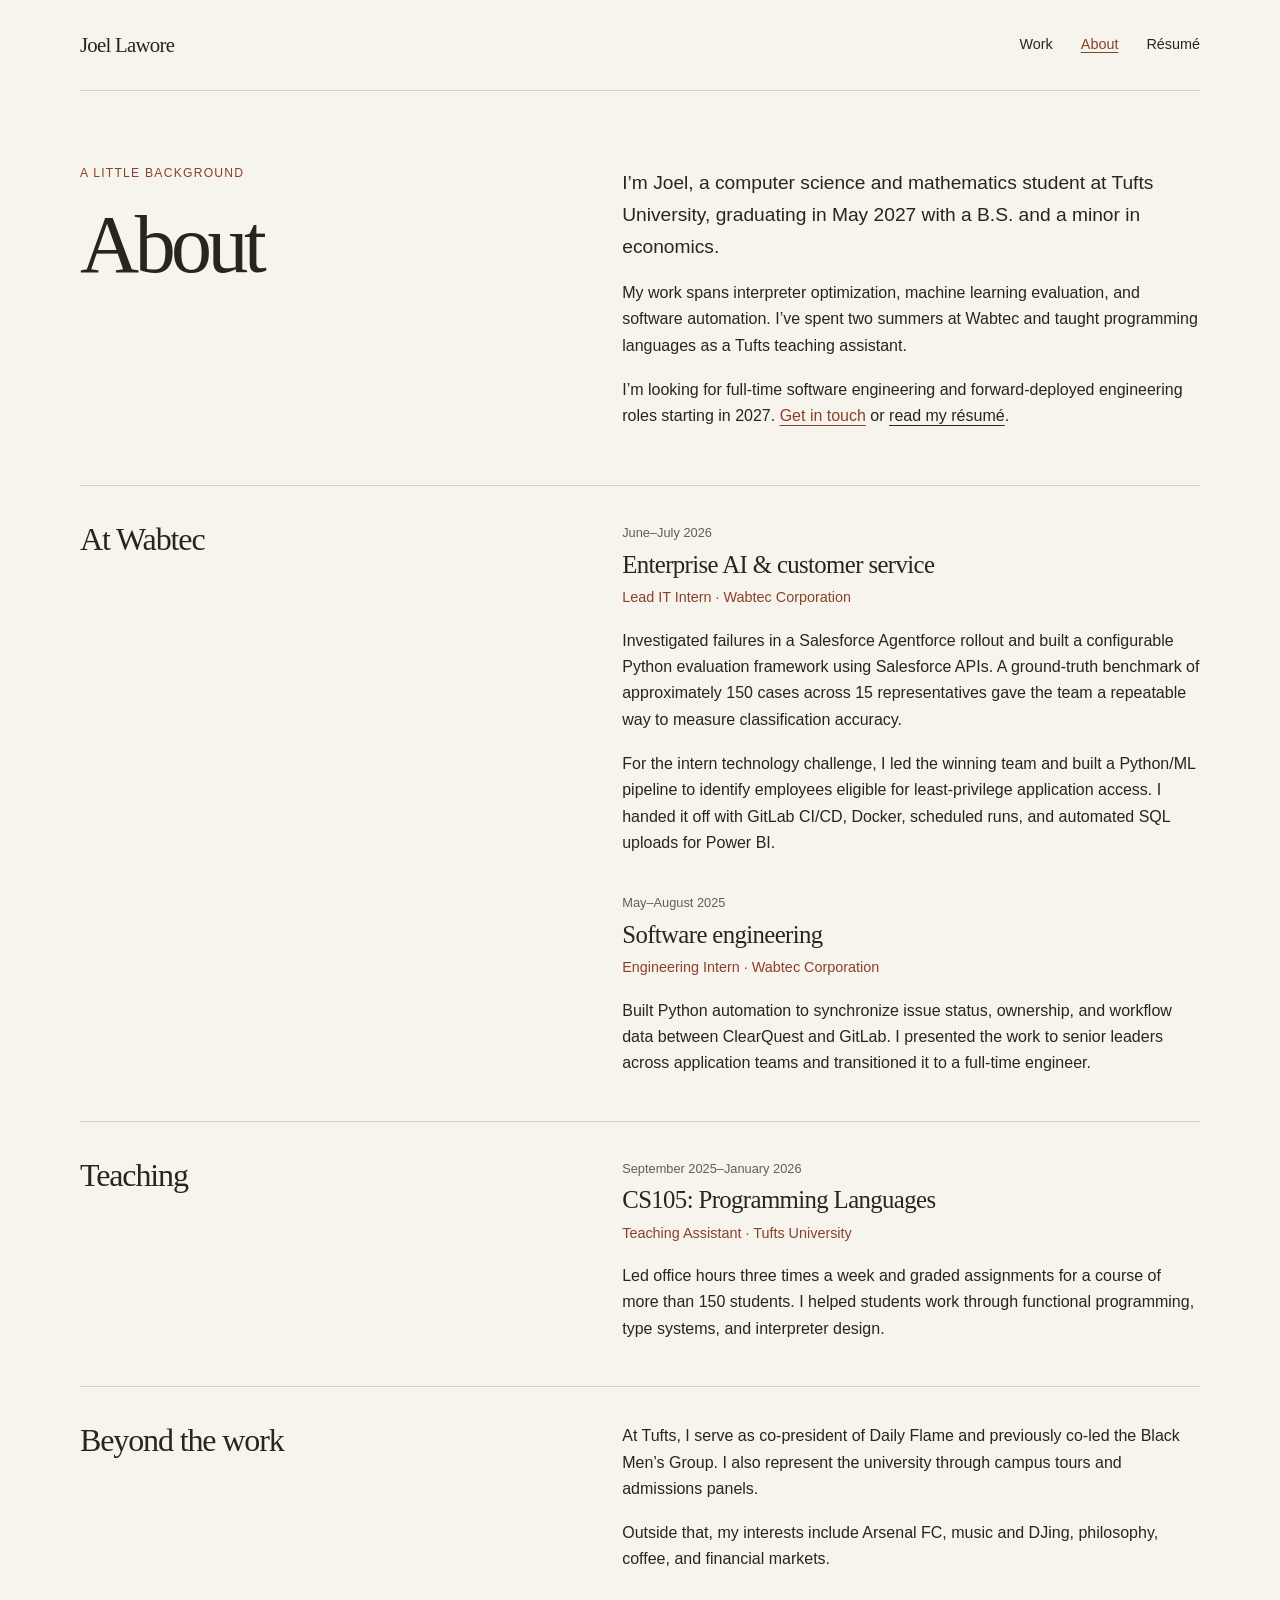
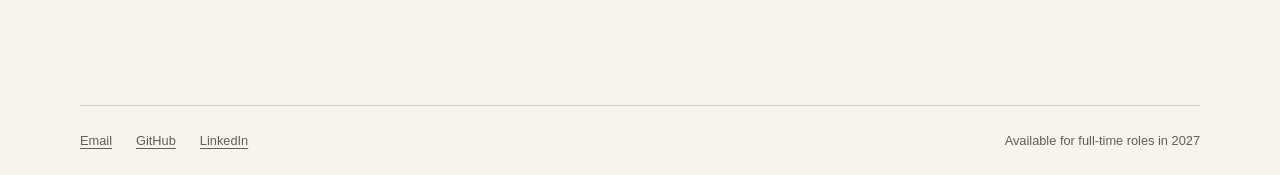
==== about.html @ 15adf9cd "Redesign portfolio with a warm editorial layout Separate the introduction, selected work, background" ====
<!doctype html>
<html lang="en">
<head>
  <meta charset="utf-8">
  <meta name="viewport" content="width=device-width, initial-scale=1">
  <meta name="description" content="About Joel Lawore: computer science and mathematics at Tufts, software engineering and enterprise AI internships at Wabtec, and teaching programming languages.">
  <meta name="theme-color" content="#f7f4ed">
  <title>About — Joel Lawore</title>
  <link rel="icon" href="assets/favicon.svg" type="image/svg+xml">
  <link rel="stylesheet" href="styles.css">
</head>
<body>
  <a class="skip-link" href="#main">Skip to content</a>
  <header class="site-header shell">
    <a class="brand" href="index.html">Joel Lawore</a>
    <nav class="nav" aria-label="Primary navigation"><a href="work.html">Work</a><a href="about.html" aria-current="page">About</a><a href="assets/joel-lawore-resume.pdf">Résumé</a></nav>
  </header>
  <main id="main" class="shell" tabindex="-1">
    <div class="about-intro">
      <div><p class="eyebrow">A little background</p><h1>About</h1></div>
      <div class="about-copy">
        <p class="lede">I’m Joel, a computer science and mathematics student at Tufts University, graduating in May 2027 with a B.S. and a minor in economics.</p>
        <p>My work spans interpreter optimization, machine learning evaluation, and software automation. I’ve spent two summers at Wabtec and taught programming languages as a Tufts teaching assistant.</p>
        <p>I’m looking for full-time software engineering and forward-deployed engineering roles starting in 2027. <a class="text-link" href="mailto:joellawore@gmail.com">Get in touch</a> or <a href="assets/joel-lawore-resume.pdf">read my résumé</a>.</p>
      </div>
    </div>
    <section class="about-section" aria-labelledby="experience">
      <h2 id="experience">At Wabtec</h2>
      <div>
        <article class="experience">
          <p class="date">June–July 2026</p>
          <h3>Enterprise AI &amp; customer service</h3>
          <p class="role">Lead IT Intern · Wabtec Corporation</p>
          <p>Investigated failures in a Salesforce Agentforce rollout and built a configurable Python evaluation framework using Salesforce APIs. A ground-truth benchmark of approximately 150 cases across 15 representatives gave the team a repeatable way to measure classification accuracy.</p>
          <p>For the intern technology challenge, I led the winning team and built a Python/ML pipeline to identify employees eligible for least-privilege application access. I handed it off with GitLab CI/CD, Docker, scheduled runs, and automated SQL uploads for Power BI.</p>
        </article>
        <article class="experience">
          <p class="date">May–August 2025</p>
          <h3>Software engineering</h3>
          <p class="role">Engineering Intern · Wabtec Corporation</p>
          <p>Built Python automation to synchronize issue status, ownership, and workflow data between ClearQuest and GitLab. I presented the work to senior leaders across application teams and transitioned it to a full-time engineer.</p>
        </article>
      </div>
    </section>
    <section class="about-section" aria-labelledby="teaching">
      <h2 id="teaching">Teaching</h2>
      <article class="experience">
        <p class="date">September 2025–January 2026</p>
        <h3>CS105: Programming Languages</h3>
        <p class="role">Teaching Assistant · Tufts University</p>
        <p>Led office hours three times a week and graded assignments for a course of more than 150 students. I helped students work through functional programming, type systems, and interpreter design.</p>
      </article>
    </section>
    <section class="about-section" aria-labelledby="elsewhere">
      <h2 id="elsewhere">Beyond the work</h2>
      <div>
        <p>At Tufts, I serve as co-president of Daily Flame and previously co-led the Black Men’s Group. I also represent the university through campus tours and admissions panels.</p>
        <p>Outside that, my interests include Arsenal FC, music and DJing, philosophy, coffee, and financial markets.</p>
      </div>
    </section>
  </main>
  <footer class="site-footer shell">
    <div class="social-links"><a href="mailto:joellawore@gmail.com">Email</a><a href="https://github.com/joellawore" rel="me">GitHub</a><a href="https://www.linkedin.com/in/joellawore" rel="me">LinkedIn</a></div>
    <p>Available for full-time roles in 2027</p>
  </footer>
</body>
</html>
---- styles.css ----
:root {
  color-scheme: light;
  --paper: #f7f4ed;
  --ink: #26251f;
  --muted: #625e54;
  --accent: #8a402b;
  --rule: #d6d0c4;
  --serif: Georgia, "Times New Roman", serif;
  --sans: -apple-system, BlinkMacSystemFont, "Segoe UI", Arial, sans-serif;
}
* { box-sizing: border-box; }
html { scroll-padding-top: 24px; }
body { margin: 0; background: var(--paper); color: var(--ink); font: 1rem/1.65 var(--sans); -webkit-font-smoothing: antialiased; }
::selection { background: #e6cdbd; color: var(--ink); }
a { color: inherit; text-decoration-thickness: 1px; text-underline-offset: .23em; }
a:hover { color: var(--accent); }
a:focus-visible, [tabindex="-1"]:focus-visible { outline: 2px solid var(--accent); outline-offset: 5px; }
p, h1, h2, h3, figure { margin: 0; }
p + p { margin-top: 1.1em; }
h1, h2, h3 { font-family: var(--serif); font-weight: 400; line-height: 1.08; }
h1 { font-size: clamp(3.25rem, 6.4vw, 5.5rem); letter-spacing: -.055em; }
h2 { font-size: 2rem; letter-spacing: -.035em; }
h3 { font-size: 1.55rem; letter-spacing: -.025em; }
img { display: block; max-width: 100%; height: auto; }
.shell { width: min(1120px, calc(100% - 96px)); margin-inline: auto; }
.skip-link { position: absolute; top: 12px; left: 12px; z-index: 10; padding: 8px 16px; background: var(--paper); transform: translateY(-160%); }
.skip-link:focus { transform: translateY(0); }
.site-header { display: flex; justify-content: space-between; align-items: center; gap: 24px; padding-block: 28px; border-bottom: 1px solid var(--rule); }
.brand { font-family: var(--serif); font-size: 1.3rem; letter-spacing: -.035em; text-decoration: none; }
.nav { display: flex; flex-wrap: wrap; gap: 28px; font-size: .9rem; }
.nav a { padding-block: 4px; text-decoration: none; }
.nav a:hover, .nav a[aria-current="page"], .nav a[aria-current="location"] { text-decoration: underline; }
.nav a[aria-current] { color: var(--accent); }
.eyebrow { color: var(--accent); font-size: .76rem; letter-spacing: .1em; text-transform: uppercase; }
.muted, figcaption { color: var(--muted); }
.text-link { color: var(--accent); }
.site-footer { display: flex; justify-content: space-between; align-items: baseline; gap: 20px; padding-block: 24px; margin-top: 88px; border-top: 1px solid var(--rule); color: var(--muted); font-size: .8rem; }
.social-links { display: flex; flex-wrap: wrap; gap: 24px; }
/* The home page grows with its content; smaller and shorter screens scroll. */
.home { min-height: 100svh; display: flex; flex-direction: column; }
.home main { flex: 1; display: flex; align-items: center; }
.home-intro { width: 100%; display: grid; grid-template-columns: minmax(0, 1fr) 256px; align-items: center; gap: 80px; padding-block: 64px; }
.home h1 { margin-top: 22px; font-size: clamp(4rem, 7.9vw, 7rem); }
.home-lede { max-width: 34em; margin-top: 26px; font-size: 1.2rem; line-height: 1.6; text-wrap: pretty; }
.home-experience { max-width: 36em; margin-top: 18px; color: var(--muted); }
.availability { margin-top: 28px; color: var(--accent); font-size: .9rem; }
.home-work-link { display: inline-block; margin-top: 24px; }
.portrait img { width: 256px; aspect-ratio: 4 / 5; }
.portrait figcaption { margin-top: 12px; font-size: .75rem; }
.home .site-footer { margin-top: 0; }
.page-intro { padding-block: 72px 56px; }
.page-intro h1 { margin-top: 18px; }
.page-intro .lede { max-width: 35em; margin-top: 24px; font-size: 1.15rem; }
.project-list { list-style: none; padding: 0; margin: 0; }
.project-row { display: grid; grid-template-columns: 160px minmax(0, 1fr); gap: 40px; padding-block: 36px 40px; border-top: 1px solid var(--rule); }
.project-number { color: var(--muted); font-size: .8rem; }
.project-number span { display: block; margin-top: 8px; }
.project-row h2 { max-width: 28ch; font-size: 2.25rem; }
.project-row h2 a { text-decoration: none; }
.project-row h2 a:hover { text-decoration: underline; }
.project-row p { max-width: 40em; margin-top: 16px; }
.project-row .text-link { display: inline-block; margin-top: 16px; font-size: .9rem; }
.other-work { display: grid; grid-template-columns: 160px minmax(0, 1fr); gap: 40px; padding-top: 32px; border-top: 1px solid var(--rule); }
.other-work h2 { font: 1rem/1.65 var(--sans); letter-spacing: 0; }
.other-work ul { padding-left: 1.1em; margin: 0; }
.other-work li + li { margin-top: 8px; }
.about-intro { display: grid; grid-template-columns: 1fr 1.25fr; gap: 80px; padding-block: 72px 56px; }
.about-intro h1 { margin-top: 18px; }
.about-copy { padding-top: 4px; }
.about-copy .lede { font-size: 1.2rem; }
.about-section { display: grid; grid-template-columns: 1fr 1.25fr; gap: 80px; border-top: 1px solid var(--rule); padding-block: 36px 44px; }
.experience + .experience { margin-top: 36px; }
.experience .date { margin-bottom: 8px; color: var(--muted); font-size: .8rem; }
.experience h3 { margin-bottom: 8px; }
.experience .role { margin: 0 0 14px; font-size: .9rem; color: var(--accent); }
.case { max-width: 920px; }
.case .page-intro { padding-bottom: 40px; }
.breadcrumb { font-size: .85rem; color: var(--muted); }
.case h1 { max-width: 19ch; font-size: clamp(2.8rem, 5.4vw, 4.5rem); margin-top: 24px; }
.case .lede { max-width: 37em; font-size: 1.2rem; }
.project-meta { margin-top: 28px; color: var(--muted); font-size: .85rem; }
.case-section { display: grid; grid-template-columns: 160px minmax(0, 1fr); gap: 40px; border-top: 1px solid var(--rule); padding-block: 32px 40px; }
.case-section h2 { font-size: 1.5rem; }
.case-section ul { padding-left: 1.2em; margin-block: 0; }
.case-section li + li { margin-top: 12px; }
.case-section figure { margin-top: 28px; }
figcaption { margin-top: 16px; font-size: .8rem; line-height: 1.5; }
.process { display: grid; grid-template-columns: 1fr 1fr 1fr; gap: 24px; border-block: 1px solid var(--rule); padding-block: 20px; }
.process div { min-width: 0; }
.process span { display: block; color: var(--accent); font-size: .75rem; margin-bottom: 8px; }
.process strong { display: block; font-size: .95rem; font-weight: 500; }
.process small { display: block; margin-top: 8px; color: var(--muted); font-size: .8rem; }
.results { width: 100%; border-collapse: collapse; font-size: .9rem; margin-top: 24px; }
.results th, .results td { text-align: left; padding: 12px 8px 12px 0; border-bottom: 1px solid var(--rule); }
.results th { font-weight: 500; }
.results td:last-child { font-variant-numeric: tabular-nums; white-space: nowrap; }
.note { margin-top: 20px; color: var(--muted); font-size: .85rem; }
.case-end { display: flex; justify-content: space-between; flex-wrap: wrap; gap: 20px; padding-top: 28px; border-top: 1px solid var(--rule); font-size: .9rem; }
@media (min-width: 1600px) { .home-intro { gap: 120px; } }
@media (max-width: 900px) {
  .shell { width: calc(100% - 64px); }
  .home-intro { grid-template-columns: minmax(0, 1fr) 200px; gap: 40px; }
  .portrait img { width: 200px; }
  .home h1 { font-size: 4.8rem; }
  .about-intro, .about-section { grid-template-columns: 1fr 1.6fr; gap: 40px; }
  .project-row, .other-work, .case-section { grid-template-columns: 120px minmax(0, 1fr); gap: 32px; }
}
@media (max-width: 640px) {
  .shell { width: calc(100% - 40px); }
  .site-header { padding-block: 20px; gap: 16px; }
  .brand { font-size: 1.15rem; }
  .nav { gap: 18px; font-size: .85rem; }
  .home-intro { grid-template-columns: 1fr; gap: 40px; padding-block: 48px; }
  .home h1 { font-size: clamp(3.7rem, 13vw, 4.8rem); margin-top: 16px; }
  .home-lede { font-size: 1.1rem; margin-top: 22px; }
  .portrait { max-width: 200px; }
  .portrait img { width: 200px; }
  .site-footer { flex-direction: column; gap: 14px; margin-top: 56px; }
  .page-intro { padding-block: 48px 40px; }
  .page-intro .lede { font-size: 1.05rem; }
  .project-row, .other-work { grid-template-columns: 1fr; gap: 16px; padding-block: 28px 32px; }
  .project-number span { display: inline; margin-left: 16px; }
  .project-row h2 { font-size: 1.9rem; }
  .about-intro { grid-template-columns: 1fr; gap: 28px; padding-block: 48px 40px; }
  .about-section { grid-template-columns: 1fr; gap: 24px; padding-block: 28px 36px; }
  .case-section { grid-template-columns: 1fr; gap: 20px; padding-block: 28px 36px; }
  .process { gap: 16px; }
  .process strong { font-size: .85rem; }
  .process small { font-size: .75rem; }
}
@media (max-width: 360px) {
  .site-header { align-items: flex-start; flex-direction: column; gap: 10px; }
  .process { grid-template-columns: 1fr; }
}
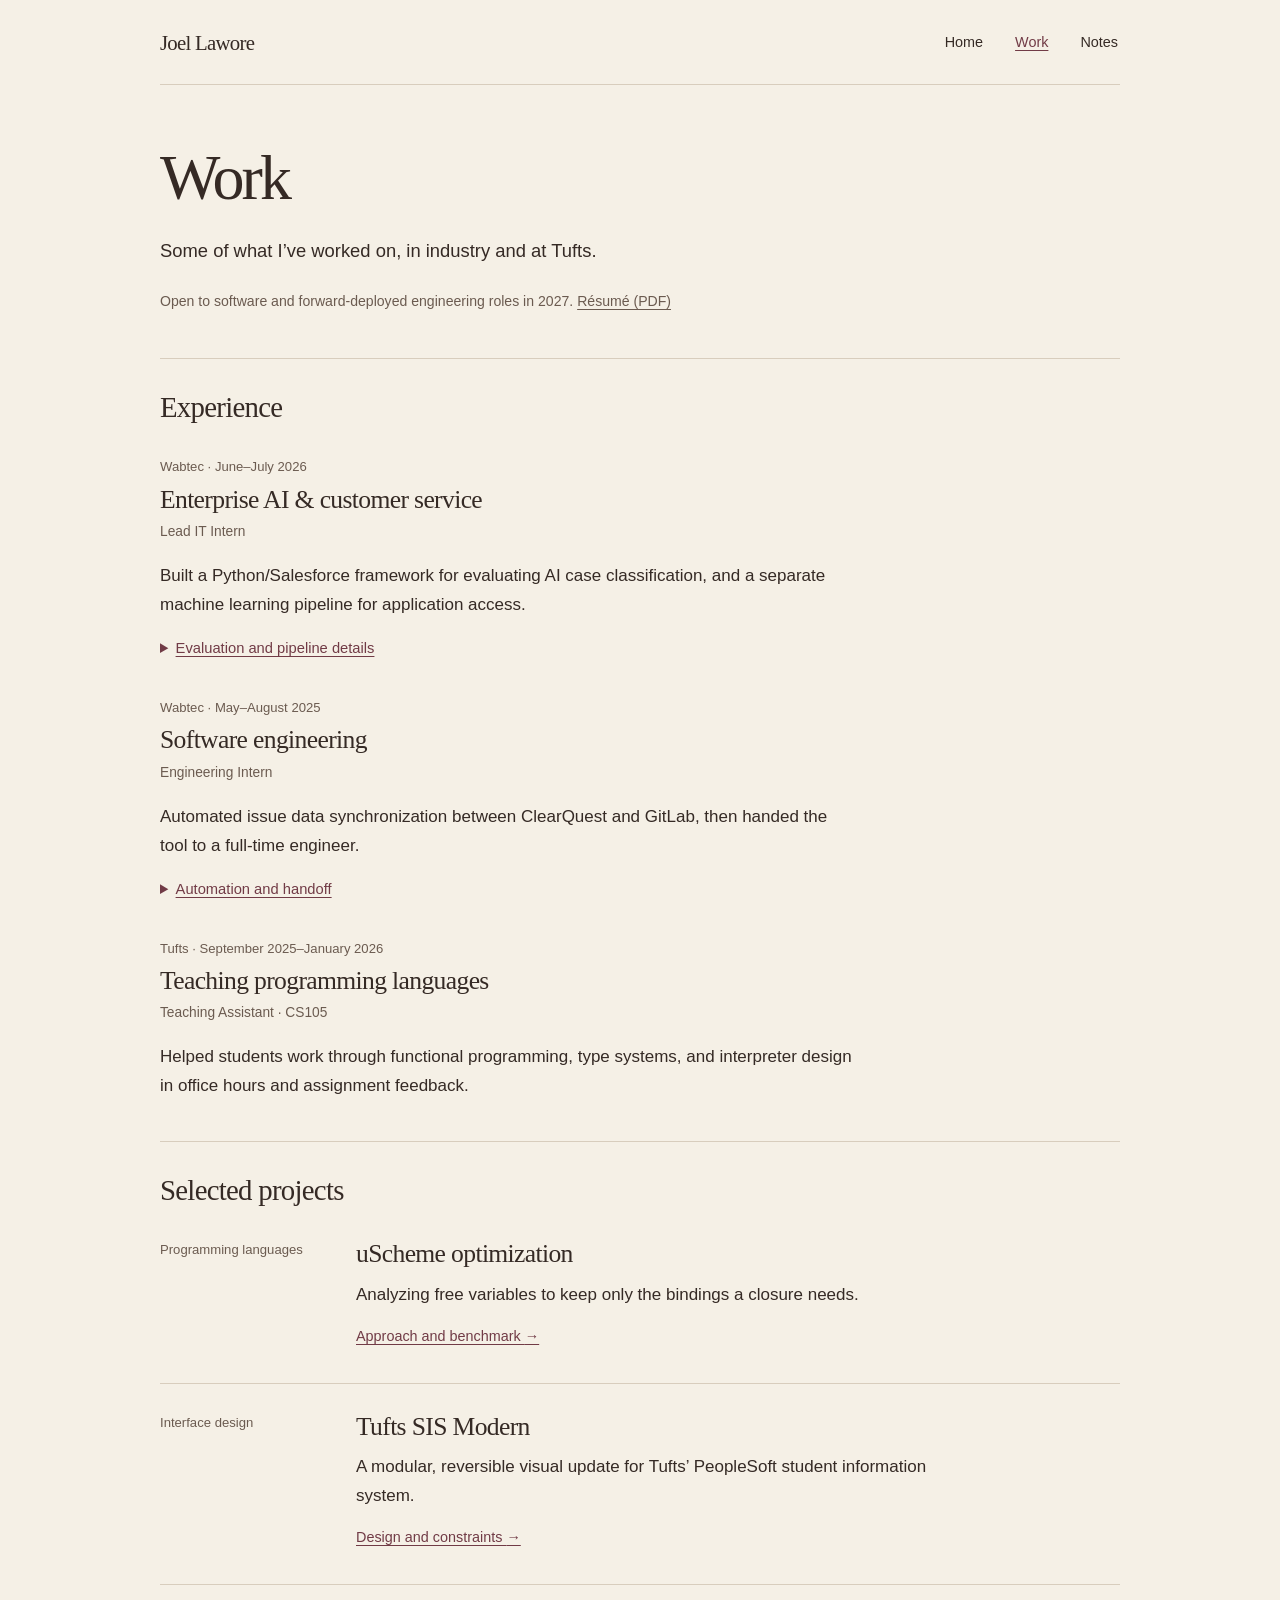
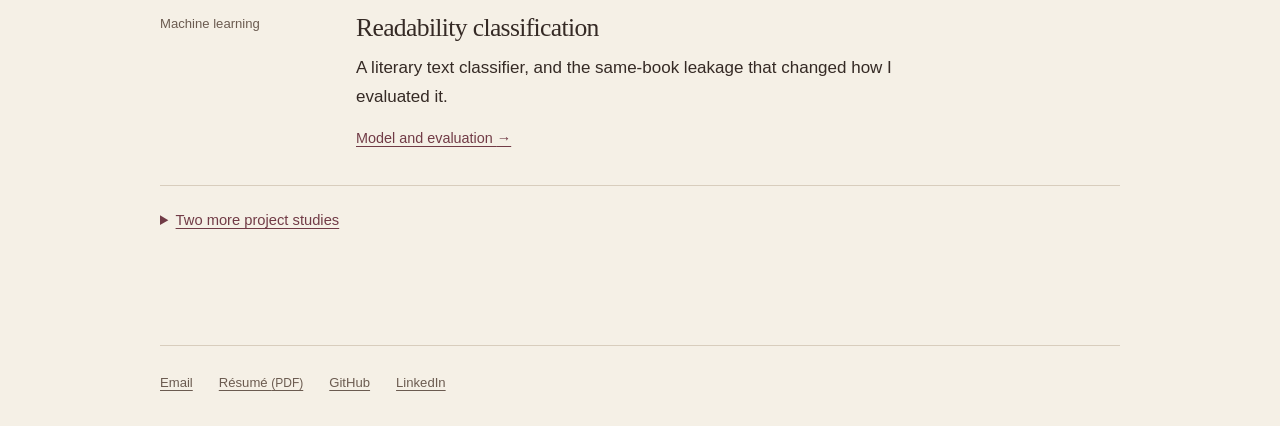
==== commit 970b833e: "Make the portfolio a personal home with work and notes Update the design brief around a restrained p" ====
--- a/about.html
+++ b/about.html
@@ -3,65 +3,13 @@
 <head>
   <meta charset="utf-8">
   <meta name="viewport" content="width=device-width, initial-scale=1">
-  <meta name="description" content="About Joel Lawore: computer science and mathematics at Tufts, software engineering and enterprise AI internships at Wabtec, and teaching programming languages.">
-  <meta name="theme-color" content="#f7f4ed">
-  <title>About — Joel Lawore</title>
-  <link rel="icon" href="assets/favicon.svg" type="image/svg+xml">
+  <meta http-equiv="refresh" content="0; url=work.html#experience">
+  <meta name="robots" content="noindex">
+  <link rel="canonical" href="https://joellawore.com/work.html">
+  <title>Continue to Work — Joel Lawore</title>
   <link rel="stylesheet" href="styles.css">
 </head>
 <body>
-  <a class="skip-link" href="#main">Skip to content</a>
-  <header class="site-header shell">
-    <a class="brand" href="index.html">Joel Lawore</a>
-    <nav class="nav" aria-label="Primary navigation"><a href="work.html">Work</a><a href="about.html" aria-current="page">About</a><a href="assets/joel-lawore-resume.pdf">Résumé</a></nav>
-  </header>
-  <main id="main" class="shell" tabindex="-1">
-    <div class="about-intro">
-      <div><p class="eyebrow">A little background</p><h1>About</h1></div>
-      <div class="about-copy">
-        <p class="lede">I’m Joel, a computer science and mathematics student at Tufts University, graduating in May 2027 with a B.S. and a minor in economics.</p>
-        <p>My work spans interpreter optimization, machine learning evaluation, and software automation. I’ve spent two summers at Wabtec and taught programming languages as a Tufts teaching assistant.</p>
-        <p>I’m looking for full-time software engineering and forward-deployed engineering roles starting in 2027. <a class="text-link" href="mailto:joellawore@gmail.com">Get in touch</a> or <a href="assets/joel-lawore-resume.pdf">read my résumé</a>.</p>
-      </div>
-    </div>
-    <section class="about-section" aria-labelledby="experience">
-      <h2 id="experience">At Wabtec</h2>
-      <div>
-        <article class="experience">
-          <p class="date">June–July 2026</p>
-          <h3>Enterprise AI &amp; customer service</h3>
-          <p class="role">Lead IT Intern · Wabtec Corporation</p>
-          <p>Investigated failures in a Salesforce Agentforce rollout and built a configurable Python evaluation framework using Salesforce APIs. A ground-truth benchmark of approximately 150 cases across 15 representatives gave the team a repeatable way to measure classification accuracy.</p>
-          <p>For the intern technology challenge, I led the winning team and built a Python/ML pipeline to identify employees eligible for least-privilege application access. I handed it off with GitLab CI/CD, Docker, scheduled runs, and automated SQL uploads for Power BI.</p>
-        </article>
-        <article class="experience">
-          <p class="date">May–August 2025</p>
-          <h3>Software engineering</h3>
-          <p class="role">Engineering Intern · Wabtec Corporation</p>
-          <p>Built Python automation to synchronize issue status, ownership, and workflow data between ClearQuest and GitLab. I presented the work to senior leaders across application teams and transitioned it to a full-time engineer.</p>
-        </article>
-      </div>
-    </section>
-    <section class="about-section" aria-labelledby="teaching">
-      <h2 id="teaching">Teaching</h2>
-      <article class="experience">
-        <p class="date">September 2025–January 2026</p>
-        <h3>CS105: Programming Languages</h3>
-        <p class="role">Teaching Assistant · Tufts University</p>
-        <p>Led office hours three times a week and graded assignments for a course of more than 150 students. I helped students work through functional programming, type systems, and interpreter design.</p>
-      </article>
-    </section>
-    <section class="about-section" aria-labelledby="elsewhere">
-      <h2 id="elsewhere">Beyond the work</h2>
-      <div>
-        <p>At Tufts, I serve as co-president of Daily Flame and previously co-led the Black Men’s Group. I also represent the university through campus tours and admissions panels.</p>
-        <p>Outside that, my interests include Arsenal FC, music and DJing, philosophy, coffee, and financial markets.</p>
-      </div>
-    </section>
-  </main>
-  <footer class="site-footer shell">
-    <div class="social-links"><a href="mailto:joellawore@gmail.com">Email</a><a href="https://github.com/joellawore" rel="me">GitHub</a><a href="https://www.linkedin.com/in/joellawore" rel="me">LinkedIn</a></div>
-    <p>Available for full-time roles in 2027</p>
-  </footer>
+  <main class="shell page-intro"><h1>Work</h1><p class="lede">Experience and teaching have moved to <a href="work.html#experience">Work</a>.</p></main>
 </body>
 </html>
--- a/styles.css
+++ b/styles.css
@@ -1,134 +1,151 @@
 :root {
   color-scheme: light;
-  --paper: #f7f4ed;
-  --ink: #26251f;
-  --muted: #625e54;
-  --accent: #8a402b;
-  --rule: #d6d0c4;
+  --paper: #f5f0e6;
+  --ink: #352a25;
+  --muted: #6b5b50;
+  --accent: #713b46;
+  --rule: #d8cdbd;
   --serif: Georgia, "Times New Roman", serif;
   --sans: -apple-system, BlinkMacSystemFont, "Segoe UI", Arial, sans-serif;
 }
 * { box-sizing: border-box; }
-html { scroll-padding-top: 24px; }
-body { margin: 0; background: var(--paper); color: var(--ink); font: 1rem/1.65 var(--sans); -webkit-font-smoothing: antialiased; }
-::selection { background: #e6cdbd; color: var(--ink); }
+html { scroll-padding-top: 28px; }
+body { margin: 0; background: var(--paper); color: var(--ink); font: 1.0625rem/1.7 var(--sans); -webkit-font-smoothing: antialiased; }
+::selection { background: #e1ccd0; color: var(--ink); }
 a { color: inherit; text-decoration-thickness: 1px; text-underline-offset: .23em; }
 a:hover { color: var(--accent); }
-a:focus-visible, [tabindex="-1"]:focus-visible { outline: 2px solid var(--accent); outline-offset: 5px; }
+a:focus-visible, summary:focus-visible, [tabindex="-1"]:focus-visible { outline: 2px solid var(--accent); outline-offset: 5px; }
 p, h1, h2, h3, figure { margin: 0; }
 p + p { margin-top: 1.1em; }
-h1, h2, h3 { font-family: var(--serif); font-weight: 400; line-height: 1.08; }
-h1 { font-size: clamp(3.25rem, 6.4vw, 5.5rem); letter-spacing: -.055em; }
-h2 { font-size: 2rem; letter-spacing: -.035em; }
-h3 { font-size: 1.55rem; letter-spacing: -.025em; }
+h1, h2, h3 { font-family: var(--serif); font-weight: 400; line-height: 1.15; text-wrap: balance; }
+h1 { font-size: clamp(2.8rem, 5vw, 4rem); letter-spacing: -.045em; }
+h2 { font-size: 1.8rem; letter-spacing: -.025em; }
+h3 { font-size: 1.6rem; letter-spacing: -.025em; }
 img { display: block; max-width: 100%; height: auto; }
-.shell { width: min(1120px, calc(100% - 96px)); margin-inline: auto; }
-.skip-link { position: absolute; top: 12px; left: 12px; z-index: 10; padding: 8px 16px; background: var(--paper); transform: translateY(-160%); }
+.shell { width: min(960px, calc(100% - 80px)); margin-inline: auto; }
+.skip-link { position: absolute; top: 12px; left: 12px; z-index: 10; padding: 8px 16px; background: var(--paper); transform: translateY(-170%); }
 .skip-link:focus { transform: translateY(0); }
-.site-header { display: flex; justify-content: space-between; align-items: center; gap: 24px; padding-block: 28px; border-bottom: 1px solid var(--rule); }
+.site-header { display: flex; justify-content: space-between; align-items: center; gap: 24px; padding-block: 24px; border-bottom: 1px solid var(--rule); }
 .brand { font-family: var(--serif); font-size: 1.3rem; letter-spacing: -.035em; text-decoration: none; }
 .nav { display: flex; flex-wrap: wrap; gap: 28px; font-size: .9rem; }
-.nav a { padding-block: 4px; text-decoration: none; }
-.nav a:hover, .nav a[aria-current="page"], .nav a[aria-current="location"] { text-decoration: underline; }
+.nav a { display: inline-block; padding: 6px 2px; text-decoration: none; }
+.nav a:hover, .nav a[aria-current] { text-decoration: underline; }
 .nav a[aria-current] { color: var(--accent); }
-.eyebrow { color: var(--accent); font-size: .76rem; letter-spacing: .1em; text-transform: uppercase; }
+.text-link { color: var(--accent); }
 .muted, figcaption { color: var(--muted); }
-.text-link { color: var(--accent); }
-.site-footer { display: flex; justify-content: space-between; align-items: baseline; gap: 20px; padding-block: 24px; margin-top: 88px; border-top: 1px solid var(--rule); color: var(--muted); font-size: .8rem; }
-.social-links { display: flex; flex-wrap: wrap; gap: 24px; }
-/* The home page grows with its content; smaller and shorter screens scroll. */
+.entry-meta, .project-meta { color: var(--muted); font-size: .82rem; }
+.site-footer { padding-block: 22px 28px; margin-top: 72px; border-top: 1px solid var(--rule); color: var(--muted); font-size: .82rem; }
+.footer-links { display: flex; flex-wrap: wrap; column-gap: 26px; row-gap: 6px; }
+.footer-links a { display: inline-block; padding-block: 4px; }
+.file-type { font-size: .75rem; }
+
+/* Home has no fixed height or clipped content. */
 .home { min-height: 100svh; display: flex; flex-direction: column; }
-.home main { flex: 1; display: flex; align-items: center; }
-.home-intro { width: 100%; display: grid; grid-template-columns: minmax(0, 1fr) 256px; align-items: center; gap: 80px; padding-block: 64px; }
-.home h1 { margin-top: 22px; font-size: clamp(4rem, 7.9vw, 7rem); }
-.home-lede { max-width: 34em; margin-top: 26px; font-size: 1.2rem; line-height: 1.6; text-wrap: pretty; }
-.home-experience { max-width: 36em; margin-top: 18px; color: var(--muted); }
-.availability { margin-top: 28px; color: var(--accent); font-size: .9rem; }
-.home-work-link { display: inline-block; margin-top: 24px; }
-.portrait img { width: 256px; aspect-ratio: 4 / 5; }
-.portrait figcaption { margin-top: 12px; font-size: .75rem; }
+.home main { flex: 1; display: flex; align-items: center; padding-block: 48px; }
+.home-content { width: 100%; }
+.home-intro { display: grid; grid-template-columns: minmax(0, 1fr) 184px; gap: 72px; align-items: center; }
+.intro-copy { max-width: 31em; }
+.intro-copy p { text-wrap: pretty; }
+.home-intro:not(:has(.portrait)) { grid-template-columns: 1fr; }
+.home h1 { font-size: clamp(2.9rem, 4.8vw, 4rem); }
+.home-lede { margin-top: 24px; font-size: 1.25rem; line-height: 1.6; }
+.intro-copy p + p { margin-top: 16px; font-size: 1.125rem; }
+.portrait { width: 184px; aspect-ratio: 4 / 5; }
+.lately { display: grid; grid-template-columns: 136px minmax(0, 1fr); gap: 32px; margin-top: 44px; padding-top: 28px; border-top: 1px solid var(--rule); }
+.lately h2 { font-size: 1.5rem; }
+.lately p { max-width: 39em; }
+.lately .text-link { display: inline-block; margin-top: 14px; font-size: .92rem; }
 .home .site-footer { margin-top: 0; }
-.page-intro { padding-block: 72px 56px; }
-.page-intro h1 { margin-top: 18px; }
-.page-intro .lede { max-width: 35em; margin-top: 24px; font-size: 1.15rem; }
+
+.page-intro { padding-block: 56px 44px; }
+.page-intro .lede { max-width: 35em; margin-top: 20px; font-size: 1.15rem; }
+.availability { max-width: 45em; margin-top: 24px; font-size: .88rem; color: var(--muted); }
+.work-section { padding-block: 32px 40px; border-top: 1px solid var(--rule); }
+.work-section > h2 { margin-bottom: 32px; }
+.experience-list { max-width: 41em; }
+.experience + .experience { margin-top: 36px; }
+.experience h3 { margin-top: 6px; }
+.experience .role { margin: 6px 0 12px; font-size: .86rem; color: var(--muted); }
+details { margin-top: 16px; }
+summary { width: fit-content; max-width: 100%; color: var(--accent); cursor: pointer; font-size: .92rem; text-decoration: underline; text-underline-offset: .23em; }
+summary:hover { color: var(--ink); }
+.disclosure-body { margin-top: 16px; padding-left: 20px; max-width: 39em; }
+.disclosure-body p { font-size: .95rem; }
 .project-list { list-style: none; padding: 0; margin: 0; }
-.project-row { display: grid; grid-template-columns: 160px minmax(0, 1fr); gap: 40px; padding-block: 36px 40px; border-top: 1px solid var(--rule); }
-.project-number { color: var(--muted); font-size: .8rem; }
-.project-number span { display: block; margin-top: 8px; }
-.project-row h2 { max-width: 28ch; font-size: 2.25rem; }
-.project-row h2 a { text-decoration: none; }
-.project-row h2 a:hover { text-decoration: underline; }
-.project-row p { max-width: 40em; margin-top: 16px; }
-.project-row .text-link { display: inline-block; margin-top: 16px; font-size: .9rem; }
-.other-work { display: grid; grid-template-columns: 160px minmax(0, 1fr); gap: 40px; padding-top: 32px; border-top: 1px solid var(--rule); }
-.other-work h2 { font: 1rem/1.65 var(--sans); letter-spacing: 0; }
-.other-work ul { padding-left: 1.1em; margin: 0; }
-.other-work li + li { margin-top: 8px; }
-.about-intro { display: grid; grid-template-columns: 1fr 1.25fr; gap: 80px; padding-block: 72px 56px; }
-.about-intro h1 { margin-top: 18px; }
-.about-copy { padding-top: 4px; }
-.about-copy .lede { font-size: 1.2rem; }
-.about-section { display: grid; grid-template-columns: 1fr 1.25fr; gap: 80px; border-top: 1px solid var(--rule); padding-block: 36px 44px; }
-.experience + .experience { margin-top: 36px; }
-.experience .date { margin-bottom: 8px; color: var(--muted); font-size: .8rem; }
-.experience h3 { margin-bottom: 8px; }
-.experience .role { margin: 0 0 14px; font-size: .9rem; color: var(--accent); }
-.case { max-width: 920px; }
-.case .page-intro { padding-bottom: 40px; }
+.project-row { display: grid; grid-template-columns: 160px minmax(0, 1fr); gap: 36px; padding-block: 28px 32px; border-top: 1px solid var(--rule); }
+.project-row:first-child { padding-top: 0; border-top: 0; }
+.project-row h3 a { text-decoration: none; }
+.project-row h3 a:hover { text-decoration: underline; }
+.project-row p:not(.entry-meta) { max-width: 34em; margin-top: 12px; }
+.project-row .text-link { display: inline-block; margin-top: 14px; font-size: .9rem; }
+.other-work { padding-top: 22px; margin-top: 0; border-top: 1px solid var(--rule); }
+.other-work ul { padding-left: 20px; }
+.other-work li + li { margin-top: 10px; }
+
+.case { max-width: 860px; }
 .breadcrumb { font-size: .85rem; color: var(--muted); }
-.case h1 { max-width: 19ch; font-size: clamp(2.8rem, 5.4vw, 4.5rem); margin-top: 24px; }
-.case .lede { max-width: 37em; font-size: 1.2rem; }
-.project-meta { margin-top: 28px; color: var(--muted); font-size: .85rem; }
-.case-section { display: grid; grid-template-columns: 160px minmax(0, 1fr); gap: 40px; border-top: 1px solid var(--rule); padding-block: 32px 40px; }
-.case-section h2 { font-size: 1.5rem; }
+.case h1 { max-width: 20ch; margin-top: 24px; font-size: clamp(2.6rem, 4.5vw, 3.75rem); }
+.project-meta { margin-top: 24px; }
+.case-section { display: grid; grid-template-columns: 144px minmax(0, 1fr); gap: 36px; border-top: 1px solid var(--rule); padding-block: 30px 36px; }
+.case-section h2 { font-size: 1.4rem; }
 .case-section ul { padding-left: 1.2em; margin-block: 0; }
 .case-section li + li { margin-top: 12px; }
-.case-section figure { margin-top: 28px; }
-figcaption { margin-top: 16px; font-size: .8rem; line-height: 1.5; }
-.process { display: grid; grid-template-columns: 1fr 1fr 1fr; gap: 24px; border-block: 1px solid var(--rule); padding-block: 20px; }
-.process div { min-width: 0; }
+.case-section figure { margin-top: 26px; }
+figcaption { margin-top: 14px; font-size: .82rem; line-height: 1.6; }
+.process { display: grid; grid-template-columns: repeat(3, minmax(0, 1fr)); gap: 20px; border-block: 1px solid var(--rule); padding-block: 20px; }
 .process span { display: block; color: var(--accent); font-size: .75rem; margin-bottom: 8px; }
-.process strong { display: block; font-size: .95rem; font-weight: 500; }
+.process strong { display: block; font-size: .92rem; font-weight: 500; }
 .process small { display: block; margin-top: 8px; color: var(--muted); font-size: .8rem; }
 .results { width: 100%; border-collapse: collapse; font-size: .9rem; margin-top: 24px; }
 .results th, .results td { text-align: left; padding: 12px 8px 12px 0; border-bottom: 1px solid var(--rule); }
 .results th { font-weight: 500; }
 .results td:last-child { font-variant-numeric: tabular-nums; white-space: nowrap; }
 .note { margin-top: 20px; color: var(--muted); font-size: .85rem; }
-.case-end { display: flex; justify-content: space-between; flex-wrap: wrap; gap: 20px; padding-top: 28px; border-top: 1px solid var(--rule); font-size: .9rem; }
-@media (min-width: 1600px) { .home-intro { gap: 120px; } }
-@media (max-width: 900px) {
-  .shell { width: calc(100% - 64px); }
-  .home-intro { grid-template-columns: minmax(0, 1fr) 200px; gap: 40px; }
-  .portrait img { width: 200px; }
-  .home h1 { font-size: 4.8rem; }
-  .about-intro, .about-section { grid-template-columns: 1fr 1.6fr; gap: 40px; }
-  .project-row, .other-work, .case-section { grid-template-columns: 120px minmax(0, 1fr); gap: 32px; }
+.case-end, .reading-end { display: flex; justify-content: space-between; flex-wrap: wrap; gap: 20px; padding-top: 26px; border-top: 1px solid var(--rule); font-size: .9rem; }
+
+.note-entry { padding-block: 28px 36px; max-width: 42em; border-top: 1px solid var(--rule); }
+.note-entry h2 { margin-top: 10px; }
+.note-entry h2 a { text-decoration: none; }
+.note-entry h2 a:hover { text-decoration: underline; }
+.note-entry > p:not(.entry-meta) { margin-top: 16px; }
+.note-entry .text-link { display: inline-block; margin-top: 18px; font-size: .92rem; }
+.reading-page { min-height: 100svh; display: flex; flex-direction: column; }
+.reading { max-width: 680px; flex: 1; }
+.reading .page-intro { padding-bottom: 32px; }
+.reading .entry-meta { margin-top: 32px; }
+.reading h1 { margin-top: 14px; max-width: 17ch; }
+.note-prose { font-size: 1.125rem; line-height: 1.8; }
+.reading-end { margin-top: 40px; }
+
+@media (max-width: 850px) {
+  .home-intro { gap: 40px; }
+  .project-row { grid-template-columns: 130px minmax(0, 1fr); gap: 28px; }
+  .case-section { grid-template-columns: 120px minmax(0, 1fr); gap: 28px; }
 }
-@media (max-width: 640px) {
+@media (max-width: 700px) {
   .shell { width: calc(100% - 40px); }
-  .site-header { padding-block: 20px; gap: 16px; }
+  .site-header { padding-block: 18px; gap: 16px; }
   .brand { font-size: 1.15rem; }
-  .nav { gap: 18px; font-size: .85rem; }
-  .home-intro { grid-template-columns: 1fr; gap: 40px; padding-block: 48px; }
-  .home h1 { font-size: clamp(3.7rem, 13vw, 4.8rem); margin-top: 16px; }
-  .home-lede { font-size: 1.1rem; margin-top: 22px; }
-  .portrait { max-width: 200px; }
-  .portrait img { width: 200px; }
-  .site-footer { flex-direction: column; gap: 14px; margin-top: 56px; }
-  .page-intro { padding-block: 48px 40px; }
+  .nav { gap: 16px; font-size: .85rem; }
+  .home main { padding-block: 40px; }
+  .home-intro { grid-template-columns: 1fr; gap: 28px; }
+  .home h1 { font-size: clamp(2.7rem, 10.5vw, 3.6rem); }
+  .home-lede { font-size: 1.15rem; margin-top: 22px; }
+  .intro-copy p + p { font-size: 1.0625rem; }
+  .portrait { width: 144px; }
+  .lately { grid-template-columns: 1fr; gap: 18px; margin-top: 32px; padding-top: 24px; }
+  .page-intro { padding-block: 40px 32px; }
   .page-intro .lede { font-size: 1.05rem; }
-  .project-row, .other-work { grid-template-columns: 1fr; gap: 16px; padding-block: 28px 32px; }
-  .project-number span { display: inline; margin-left: 16px; }
-  .project-row h2 { font-size: 1.9rem; }
-  .about-intro { grid-template-columns: 1fr; gap: 28px; padding-block: 48px 40px; }
-  .about-section { grid-template-columns: 1fr; gap: 24px; padding-block: 28px 36px; }
-  .case-section { grid-template-columns: 1fr; gap: 20px; padding-block: 28px 36px; }
+  .site-footer { margin-top: 48px; }
+  .footer-links { column-gap: 22px; }
+  .project-row, .case-section { grid-template-columns: 1fr; gap: 16px; padding-block: 24px 28px; }
+  .work-section { padding-block: 28px 32px; }
+  .work-section > h2 { margin-bottom: 28px; }
   .process { gap: 16px; }
   .process strong { font-size: .85rem; }
   .process small { font-size: .75rem; }
 }
 @media (max-width: 360px) {
-  .site-header { align-items: flex-start; flex-direction: column; gap: 10px; }
+  .site-header { align-items: flex-start; flex-direction: column; gap: 6px; }
   .process { grid-template-columns: 1fr; }
 }
